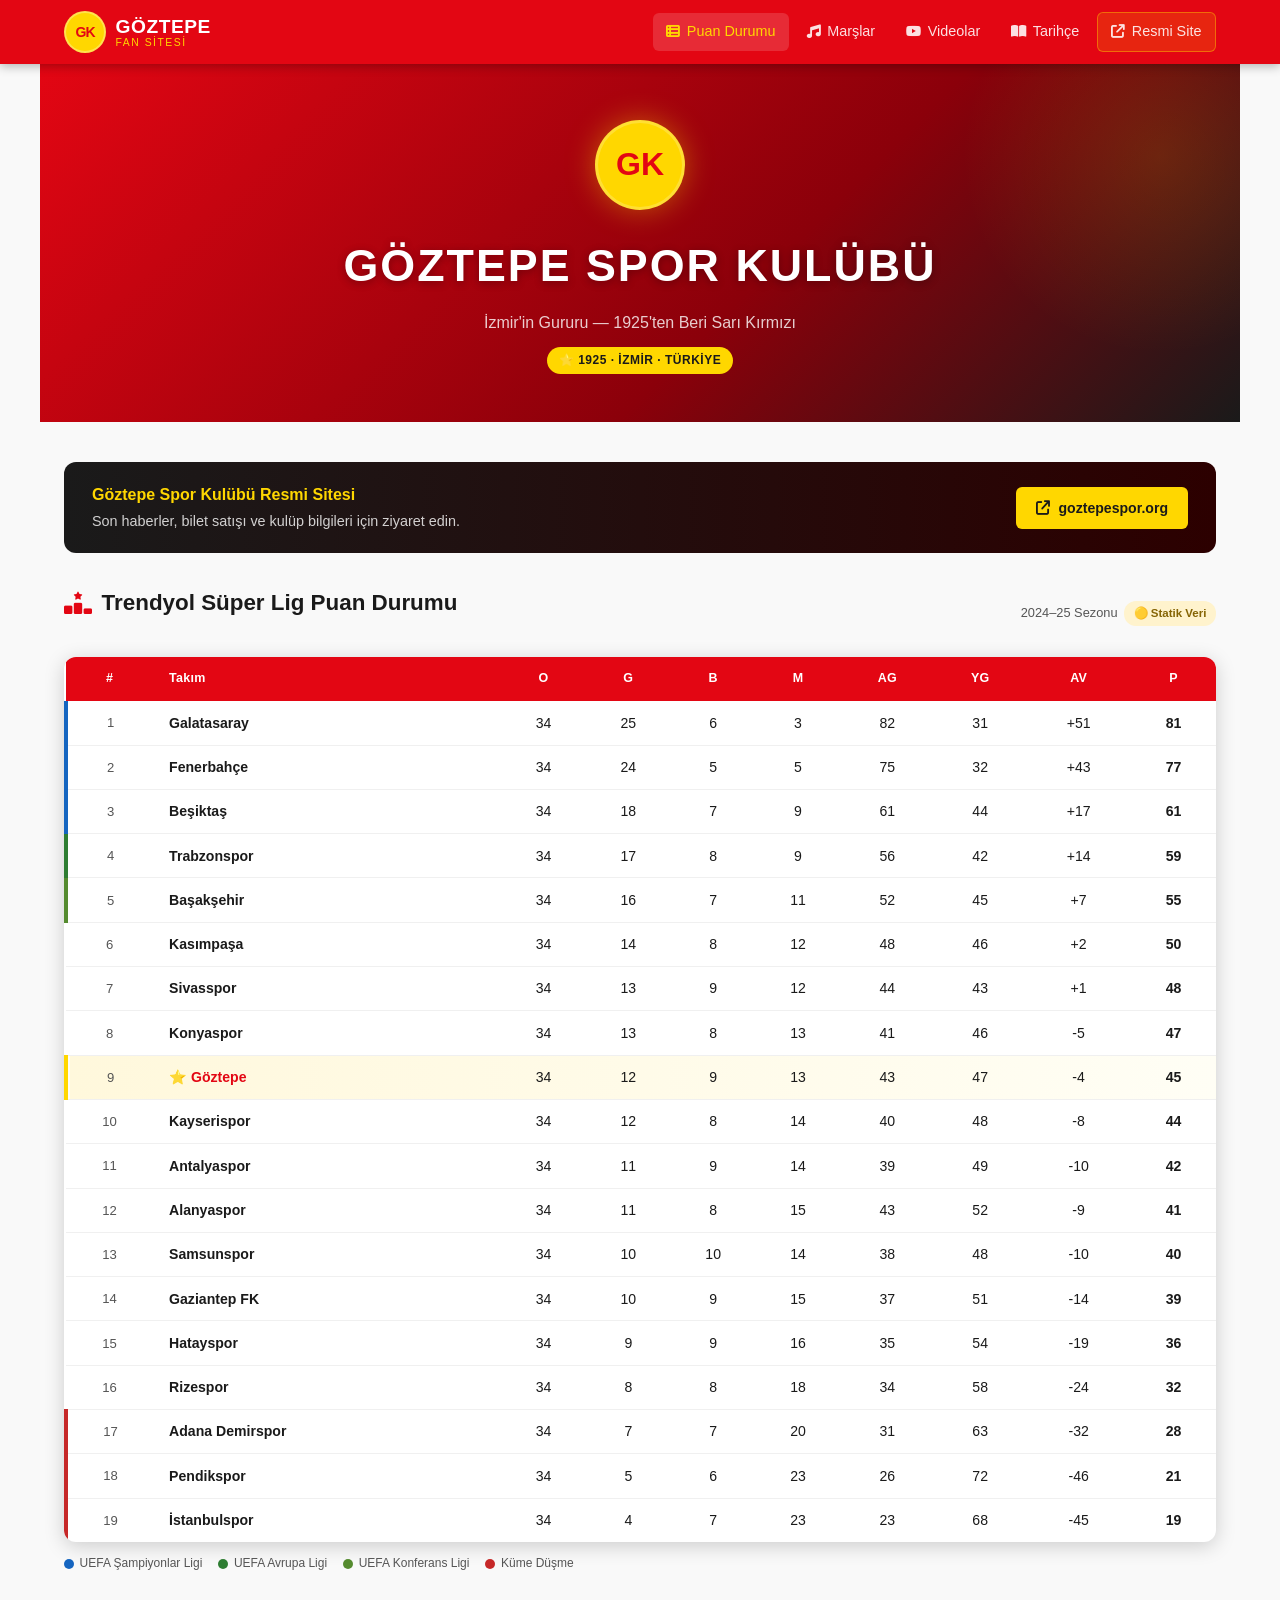
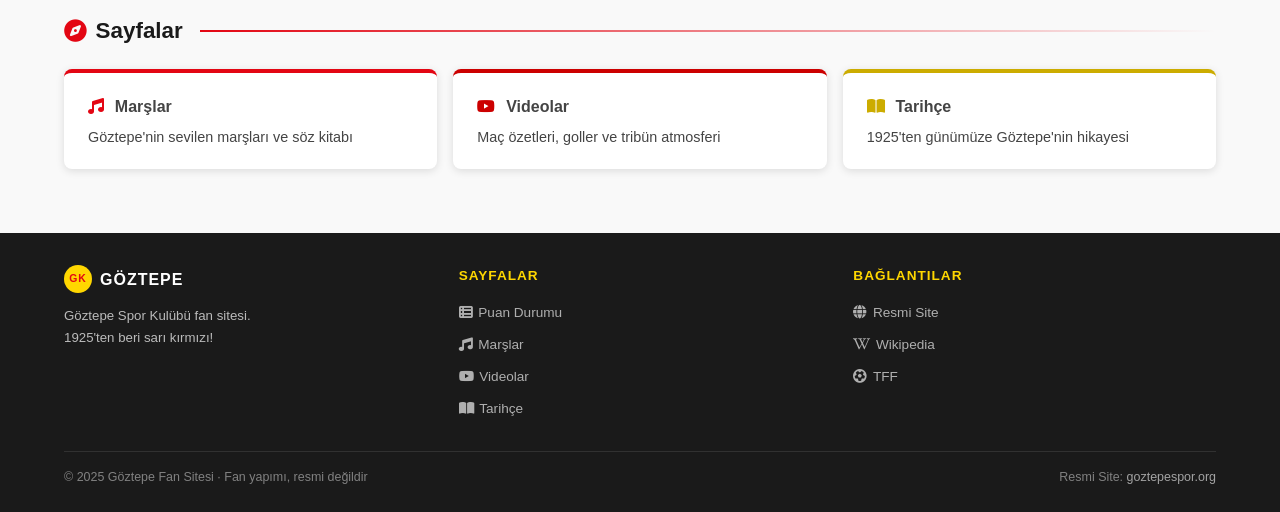
==== index.html @ 6222b4fa "Göztepe fan sitesi - ilk sürüm 4 sayfalı statik HTML/CSS/JS fan sitesi: - index.html: Trendyol Süper" ====
<!DOCTYPE html>
<html lang="tr">
<head>
  <meta charset="UTF-8" />
  <meta name="viewport" content="width=device-width, initial-scale=1.0" />
  <meta name="description" content="Göztepe Spor Kulübü fan sitesi. Trendyol Süper Lig puan durumu, marşlar, tarihçe ve daha fazlası." />
  <title>Göztepe Fan Sitesi | Trendyol Süper Lig Puan Durumu</title>
  <link rel="stylesheet" href="css/style.css" />
  <link rel="stylesheet" href="https://cdnjs.cloudflare.com/ajax/libs/font-awesome/6.5.0/css/all.min.css" crossorigin="anonymous" />
</head>
<body>

  <!-- HEADER -->
  <header>
    <div class="header-inner">
      <a href="index.html" class="logo">
        <div class="logo-emblem">GK</div>
        <div class="logo-text">
          <span class="club-name">Göztepe</span>
          <span class="club-sub">Fan Sitesi</span>
        </div>
      </a>

      <button class="hamburger" aria-label="Menüyü aç/kapat" aria-expanded="false">
        <span></span><span></span><span></span>
      </button>

      <nav aria-label="Ana menü">
        <ul>
          <li><a href="index.html"><i class="fa-solid fa-table-list"></i> Puan Durumu</a></li>
          <li><a href="marslar.html"><i class="fa-solid fa-music"></i> Marşlar</a></li>
          <li><a href="videolar.html"><i class="fa-brands fa-youtube"></i> Videolar</a></li>
          <li><a href="tarihce.html"><i class="fa-solid fa-book-open"></i> Tarihçe</a></li>
          <li>
            <a href="https://www.goztepespor.org/" target="_blank" rel="noopener noreferrer"
               style="background:rgba(255,215,0,0.15); border:1px solid rgba(255,215,0,0.4);">
              <i class="fa-solid fa-arrow-up-right-from-square"></i> Resmi Site
            </a>
          </li>
        </ul>
      </nav>
    </div>
  </header>

  <!-- MAIN -->
  <main>

    <!-- Hero -->
    <section class="hero">
      <div class="hero-emblem">GK</div>
      <h1>Göztepe Spor Kulübü</h1>
      <p>İzmir'in Gururu — 1925'ten Beri Sarı Kırmızı</p>
      <span class="hero-badge">⭐ 1925 · İzmir · Türkiye</span>
    </section>

    <!-- Resmi Site Linki -->
    <div class="official-banner">
      <div>
        <p><strong>Göztepe Spor Kulübü Resmi Sitesi</strong>
        Son haberler, bilet satışı ve kulüp bilgileri için ziyaret edin.</p>
      </div>
      <a href="https://www.goztepespor.org/" target="_blank" rel="noopener noreferrer" class="btn btn-yellow">
        <i class="fa-solid fa-arrow-up-right-from-square"></i>
        goztepespor.org
      </a>
    </div>

    <!-- Puan Durumu -->
    <section class="standings-section">
      <div class="standings-header">
        <h2 class="section-title"><i class="fa-solid fa-ranking-star"></i> Trendyol Süper Lig Puan Durumu</h2>
        <div class="standings-meta">
          <span>2024–25 Sezonu</span>
          <span id="data-badge" class="data-badge static">🟡 Yükleniyor</span>
        </div>
      </div>

      <div class="table-wrap">
        <table class="standings-table" aria-label="Süper Lig Puan Durumu">
          <thead>
            <tr>
              <th title="Sıra">#</th>
              <th style="text-align:left; padding-left:1rem;">Takım</th>
              <th title="Oynanan">O</th>
              <th title="Galibiyet">G</th>
              <th title="Beraberlik">B</th>
              <th title="Mağlubiyet">M</th>
              <th title="Attığı Gol">AG</th>
              <th title="Yediği Gol">YG</th>
              <th title="Averaj">AV</th>
              <th title="Puan">P</th>
            </tr>
          </thead>
          <tbody id="standings-body">
            <!-- standings.js tarafından doldurulur -->
            <tr>
              <td colspan="10" style="padding:2rem; text-align:center; color:#666;">
                <div class="loading-spinner">
                  <div class="spinner-ring"></div>
                  <span>Yükleniyor...</span>
                </div>
              </td>
            </tr>
          </tbody>
        </table>
      </div>

      <!-- Zon Açıklaması -->
      <div class="zone-legend">
        <div class="zone-legend-item">
          <div class="zone-dot" style="background:#1565c0;"></div>
          <span>UEFA Şampiyonlar Ligi</span>
        </div>
        <div class="zone-legend-item">
          <div class="zone-dot" style="background:#2e7d32;"></div>
          <span>UEFA Avrupa Ligi</span>
        </div>
        <div class="zone-legend-item">
          <div class="zone-dot" style="background:#558b2f;"></div>
          <span>UEFA Konferans Ligi</span>
        </div>
        <div class="zone-legend-item">
          <div class="zone-dot" style="background:#c62828;"></div>
          <span>Küme Düşme</span>
        </div>
      </div>
    </section>

    <!-- Hızlı Linkler -->
    <section style="margin-bottom: 2.5rem;">
      <h2 class="section-title"><i class="fa-solid fa-compass"></i> Sayfalar</h2>
      <div style="display: grid; grid-template-columns: repeat(auto-fit, minmax(200px, 1fr)); gap: 1rem;">

        <a href="marslar.html" style="text-decoration:none;">
          <div class="info-card" style="border-top-color: var(--goztep-red); cursor:pointer; transition: transform 0.2s, box-shadow 0.2s;"
               onmouseover="this.style.transform='translateY(-2px)';this.style.boxShadow='0 4px 16px rgba(0,0,0,0.15)'"
               onmouseout="this.style.transform='';this.style.boxShadow=''">
            <p style="font-weight:700; font-size:1rem; margin-bottom:0.3rem;">
              <i class="fa-solid fa-music" style="color:var(--goztep-red); margin-right:0.4rem;"></i>
              Marşlar
            </p>
            <p>Göztepe'nin sevilen marşları ve söz kitabı</p>
          </div>
        </a>

        <a href="videolar.html" style="text-decoration:none;">
          <div class="info-card" style="border-top-color: #cc0000; cursor:pointer; transition: transform 0.2s, box-shadow 0.2s;"
               onmouseover="this.style.transform='translateY(-2px)';this.style.boxShadow='0 4px 16px rgba(0,0,0,0.15)'"
               onmouseout="this.style.transform='';this.style.boxShadow=''">
            <p style="font-weight:700; font-size:1rem; margin-bottom:0.3rem;">
              <i class="fa-brands fa-youtube" style="color:#cc0000; margin-right:0.4rem;"></i>
              Videolar
            </p>
            <p>Maç özetleri, goller ve tribün atmosferi</p>
          </div>
        </a>

        <a href="tarihce.html" style="text-decoration:none;">
          <div class="info-card" style="border-top-color: var(--goztep-yellow-dark); cursor:pointer; transition: transform 0.2s, box-shadow 0.2s;"
               onmouseover="this.style.transform='translateY(-2px)';this.style.boxShadow='0 4px 16px rgba(0,0,0,0.15)'"
               onmouseout="this.style.transform='';this.style.boxShadow=''">
            <p style="font-weight:700; font-size:1rem; margin-bottom:0.3rem;">
              <i class="fa-solid fa-book-open" style="color:var(--goztep-yellow-dark); margin-right:0.4rem;"></i>
              Tarihçe
            </p>
            <p>1925'ten günümüze Göztepe'nin hikayesi</p>
          </div>
        </a>

      </div>
    </section>

  </main>

  <!-- FOOTER -->
  <footer>
    <div class="footer-inner">
      <div class="footer-top">
        <div class="footer-col">
          <div class="footer-logo">
            <div class="logo-dot">GK</div>
            Göztepe
          </div>
          <p style="margin-top:0.75rem; font-size:0.83rem;">
            Göztepe Spor Kulübü fan sitesi.<br />
            1925'ten beri sarı kırmızı!
          </p>
        </div>

        <div class="footer-col">
          <h4>Sayfalar</h4>
          <ul>
            <li><a href="index.html"><i class="fa-solid fa-table-list" style="margin-right:0.35rem;"></i>Puan Durumu</a></li>
            <li><a href="marslar.html"><i class="fa-solid fa-music" style="margin-right:0.35rem;"></i>Marşlar</a></li>
            <li><a href="videolar.html"><i class="fa-brands fa-youtube" style="margin-right:0.35rem;"></i>Videolar</a></li>
            <li><a href="tarihce.html"><i class="fa-solid fa-book-open" style="margin-right:0.35rem;"></i>Tarihçe</a></li>
          </ul>
        </div>

        <div class="footer-col">
          <h4>Bağlantılar</h4>
          <ul>
            <li>
              <a href="https://www.goztepespor.org/" target="_blank" rel="noopener noreferrer">
                <i class="fa-solid fa-globe" style="margin-right:0.35rem;"></i>Resmi Site
              </a>
            </li>
            <li>
              <a href="https://tr.wikipedia.org/wiki/G%C3%B6ztepe_S.K." target="_blank" rel="noopener noreferrer">
                <i class="fa-brands fa-wikipedia-w" style="margin-right:0.35rem;"></i>Wikipedia
              </a>
            </li>
            <li>
              <a href="https://www.tff.org" target="_blank" rel="noopener noreferrer">
                <i class="fa-solid fa-futbol" style="margin-right:0.35rem;"></i>TFF
              </a>
            </li>
          </ul>
        </div>
      </div>

      <div class="footer-bottom">
        <span>© 2025 Göztepe Fan Sitesi · Fan yapımı, resmi değildir</span>
        <span>
          Resmi Site:
          <a href="https://www.goztepespor.org/" target="_blank" rel="noopener noreferrer">goztepespor.org</a>
        </span>
      </div>
    </div>
  </footer>

  <!-- Scripts -->
  <script src="js/config.js" onerror="console.log('config.js bulunamadı, statik veri kullanılacak.')"></script>
  <script src="js/standings.js"></script>
  <script src="js/main.js"></script>

</body>
</html>
---- css/style.css ----
/* =============================================
   Göztepe Fan Sitesi - Ana Stylesheet
   Renkler: Kırmızı #E30613 | Sarı #FFD700
   ============================================= */

/* ---- CSS Custom Properties ---- */
:root {
  --goztep-red: #E30613;
  --goztep-red-dark: #b5000f;
  --goztep-yellow: #FFD700;
  --goztep-yellow-dark: #ccac00;
  --goztep-dark: #1a1a1a;
  --goztep-gray: #555;
  --goztep-light-gray: #f0f0f0;
  --goztep-light: #f9f9f9;
  --goztep-white: #ffffff;
  --font-main: 'Segoe UI', Tahoma, Geneva, Verdana, sans-serif;
  --border-radius: 8px;
  --border-radius-lg: 12px;
  --shadow: 0 2px 8px rgba(0, 0, 0, 0.12);
  --shadow-lg: 0 4px 20px rgba(0, 0, 0, 0.18);
  --max-width: 1200px;
  --transition: 0.25s ease;
}

/* ---- Reset & Base ---- */
*, *::before, *::after {
  box-sizing: border-box;
  margin: 0;
  padding: 0;
}

html {
  scroll-behavior: smooth;
}

body {
  font-family: var(--font-main);
  background: var(--goztep-light);
  color: var(--goztep-dark);
  line-height: 1.6;
  min-height: 100vh;
  display: flex;
  flex-direction: column;
}

img {
  max-width: 100%;
  height: auto;
  display: block;
}

a {
  color: var(--goztep-red);
  text-decoration: none;
  transition: color var(--transition);
}

a:hover {
  color: var(--goztep-red-dark);
  text-decoration: underline;
}

ul {
  list-style: none;
}

/* ---- Header & Navigation ---- */
header {
  background: var(--goztep-red);
  position: sticky;
  top: 0;
  z-index: 100;
  box-shadow: 0 2px 10px rgba(0, 0, 0, 0.3);
}

.header-inner {
  max-width: var(--max-width);
  margin: 0 auto;
  padding: 0 1.5rem;
  display: flex;
  align-items: center;
  justify-content: space-between;
  height: 64px;
}

.logo {
  display: flex;
  align-items: center;
  gap: 0.6rem;
  text-decoration: none;
}

.logo-emblem {
  width: 42px;
  height: 42px;
  background: var(--goztep-yellow);
  border-radius: 50%;
  display: flex;
  align-items: center;
  justify-content: center;
  font-weight: 900;
  font-size: 14px;
  color: var(--goztep-red);
  letter-spacing: -1px;
  flex-shrink: 0;
  border: 2px solid rgba(255, 255, 255, 0.3);
}

.logo-text {
  display: flex;
  flex-direction: column;
  line-height: 1.1;
}

.logo-text .club-name {
  font-size: 1.2rem;
  font-weight: 800;
  color: var(--goztep-white);
  letter-spacing: 0.5px;
  text-transform: uppercase;
}

.logo-text .club-sub {
  font-size: 0.65rem;
  color: var(--goztep-yellow);
  letter-spacing: 1.5px;
  text-transform: uppercase;
}

/* Desktop Nav */
nav ul {
  display: flex;
  gap: 0.25rem;
  align-items: center;
}

nav ul li a {
  color: rgba(255, 255, 255, 0.88);
  text-decoration: none;
  padding: 0.45rem 0.85rem;
  border-radius: 6px;
  font-size: 0.9rem;
  font-weight: 500;
  transition: background var(--transition), color var(--transition);
  display: flex;
  align-items: center;
  gap: 0.4rem;
}

nav ul li a:hover,
nav ul li a.active {
  background: rgba(255, 255, 255, 0.15);
  color: var(--goztep-yellow);
  text-decoration: none;
}

nav ul li a i {
  font-size: 0.85rem;
}

/* Hamburger (Mobile) */
.hamburger {
  display: none;
  background: none;
  border: none;
  cursor: pointer;
  padding: 6px;
  flex-direction: column;
  gap: 5px;
}

.hamburger span {
  display: block;
  width: 24px;
  height: 2px;
  background: var(--goztep-white);
  border-radius: 2px;
  transition: transform var(--transition), opacity var(--transition);
}

.hamburger.open span:nth-child(1) {
  transform: translateY(7px) rotate(45deg);
}
.hamburger.open span:nth-child(2) {
  opacity: 0;
}
.hamburger.open span:nth-child(3) {
  transform: translateY(-7px) rotate(-45deg);
}

/* ---- Main Content ---- */
main {
  flex: 1;
  max-width: var(--max-width);
  margin: 0 auto;
  width: 100%;
  padding: 0 1.5rem;
}

/* ---- Hero Section ---- */
.hero {
  background: linear-gradient(135deg, var(--goztep-red) 0%, #8b000a 60%, var(--goztep-dark) 100%);
  color: var(--goztep-white);
  text-align: center;
  padding: 3.5rem 1.5rem 3rem;
  margin: 0 -1.5rem 2.5rem;
  position: relative;
  overflow: hidden;
}

.hero::before {
  content: '';
  position: absolute;
  top: -30%;
  right: -10%;
  width: 400px;
  height: 400px;
  background: radial-gradient(circle, rgba(255, 215, 0, 0.12) 0%, transparent 70%);
  pointer-events: none;
}

.hero-emblem {
  width: 90px;
  height: 90px;
  background: var(--goztep-yellow);
  border-radius: 50%;
  margin: 0 auto 1.25rem;
  display: flex;
  align-items: center;
  justify-content: center;
  font-size: 2rem;
  font-weight: 900;
  color: var(--goztep-red);
  box-shadow: 0 0 30px rgba(255, 215, 0, 0.4);
  border: 3px solid rgba(255, 255, 255, 0.2);
}

.hero h1 {
  font-size: clamp(1.8rem, 4vw, 2.8rem);
  font-weight: 800;
  text-transform: uppercase;
  letter-spacing: 2px;
  margin-bottom: 0.5rem;
  text-shadow: 0 2px 8px rgba(0,0,0,0.3);
}

.hero p {
  font-size: 1rem;
  color: rgba(255,255,255,0.8);
  max-width: 500px;
  margin: 0 auto;
}

.hero-badge {
  display: inline-block;
  background: var(--goztep-yellow);
  color: var(--goztep-dark);
  font-size: 0.75rem;
  font-weight: 700;
  padding: 0.25rem 0.75rem;
  border-radius: 20px;
  margin-top: 0.75rem;
  letter-spacing: 0.5px;
  text-transform: uppercase;
}

/* ---- Section Titles ---- */
.section-title {
  font-size: 1.4rem;
  font-weight: 700;
  color: var(--goztep-dark);
  margin-bottom: 1.25rem;
  display: flex;
  align-items: center;
  gap: 0.6rem;
}

.section-title::after {
  content: '';
  flex: 1;
  height: 2px;
  background: linear-gradient(to right, var(--goztep-red), transparent);
  margin-left: 0.5rem;
}

.section-title i {
  color: var(--goztep-red);
}

/* ---- Puan Durumu Tablosu ---- */
.standings-section {
  margin-bottom: 2.5rem;
}

.standings-header {
  display: flex;
  align-items: center;
  justify-content: space-between;
  margin-bottom: 1rem;
  flex-wrap: wrap;
  gap: 0.75rem;
}

.standings-meta {
  font-size: 0.8rem;
  color: var(--goztep-gray);
  display: flex;
  align-items: center;
  gap: 0.4rem;
}

.data-badge {
  display: inline-flex;
  align-items: center;
  gap: 0.3rem;
  padding: 0.2rem 0.6rem;
  border-radius: 12px;
  font-size: 0.72rem;
  font-weight: 600;
}

.data-badge.live {
  background: #d4edda;
  color: #155724;
}

.data-badge.static {
  background: #fff3cd;
  color: #856404;
}

.data-badge.error {
  background: #f8d7da;
  color: #721c24;
}

.table-wrap {
  overflow-x: auto;
  border-radius: var(--border-radius-lg);
  box-shadow: var(--shadow-lg);
  background: var(--goztep-white);
}

.standings-table {
  width: 100%;
  border-collapse: collapse;
  min-width: 580px;
}

.standings-table thead th {
  background: var(--goztep-red);
  color: var(--goztep-white);
  padding: 0.75rem 0.6rem;
  font-size: 0.78rem;
  font-weight: 600;
  text-align: center;
  white-space: nowrap;
  letter-spacing: 0.3px;
}

.standings-table thead th:nth-child(2) {
  text-align: left;
  padding-left: 1rem;
}

.standings-table tbody tr {
  border-bottom: 1px solid #f0f0f0;
  transition: background var(--transition);
}

.standings-table tbody tr:last-child {
  border-bottom: none;
}

.standings-table tbody tr:hover {
  background: #fafafa;
}

.standings-table td {
  padding: 0.65rem 0.6rem;
  text-align: center;
  font-size: 0.88rem;
}

.standings-table td:nth-child(2) {
  text-align: left;
  padding-left: 1rem;
  font-weight: 600;
  white-space: nowrap;
}

/* Göztepe satırı vurgu */
.standings-table tbody tr.goztep-row {
  background: linear-gradient(to right, #fff8dc, #fffef5);
  border-left: 4px solid var(--goztep-yellow);
}

.standings-table tbody tr.goztep-row td:nth-child(2) {
  color: var(--goztep-red);
}

.standings-table tbody tr.goztep-row:hover {
  background: linear-gradient(to right, #fff3c0, #fffef0);
}

/* Zon renkleri */
.standings-table tbody tr.zone-champions td:first-child {
  border-left: 4px solid #1565c0;
}
.standings-table tbody tr.zone-europa td:first-child {
  border-left: 4px solid #2e7d32;
}
.standings-table tbody tr.zone-conference td:first-child {
  border-left: 4px solid #558b2f;
}
.standings-table tbody tr.zone-relegation td:first-child {
  border-left: 4px solid #c62828;
}

.points-cell {
  font-weight: 700;
  font-size: 0.95rem;
  color: var(--goztep-dark);
}

.standings-table .rank-cell {
  color: var(--goztep-gray);
  font-size: 0.82rem;
}

/* Zon Açıklaması */
.zone-legend {
  display: flex;
  flex-wrap: wrap;
  gap: 1rem;
  margin-top: 0.75rem;
  font-size: 0.75rem;
  color: var(--goztep-gray);
}

.zone-legend-item {
  display: flex;
  align-items: center;
  gap: 0.35rem;
}

.zone-dot {
  width: 10px;
  height: 10px;
  border-radius: 50%;
  flex-shrink: 0;
}

/* ---- Marş Kartları ---- */
.march-grid {
  display: grid;
  gap: 1.5rem;
  margin-bottom: 2.5rem;
}

.march-card {
  background: var(--goztep-white);
  border-radius: var(--border-radius-lg);
  box-shadow: var(--shadow);
  padding: 1.75rem 2rem;
  border-left: 5px solid var(--goztep-red);
  transition: box-shadow var(--transition), transform var(--transition);
}

.march-card:hover {
  box-shadow: var(--shadow-lg);
  transform: translateY(-2px);
}

.march-card h2 {
  font-size: 1.15rem;
  font-weight: 700;
  color: var(--goztep-red);
  margin-bottom: 0.4rem;
  display: flex;
  align-items: center;
  gap: 0.5rem;
}

.march-card h2 i {
  color: var(--goztep-yellow-dark);
  font-size: 1rem;
}

.march-sub {
  font-size: 0.8rem;
  color: var(--goztep-gray);
  margin-bottom: 1.25rem;
  font-style: italic;
}

.lyrics {
  font-family: 'Georgia', 'Times New Roman', serif;
  font-size: 0.95rem;
  line-height: 1.9;
  color: #333;
  white-space: pre-line;
  background: var(--goztep-light);
  border-radius: 6px;
  padding: 1.25rem 1.5rem;
  margin-bottom: 1.25rem;
  border: 1px solid #e8e8e8;
}

/* ---- Video Grid ---- */
.video-grid {
  display: grid;
  grid-template-columns: repeat(auto-fit, minmax(320px, 1fr));
  gap: 1.5rem;
  margin-bottom: 2.5rem;
}

.video-card {
  background: var(--goztep-white);
  border-radius: var(--border-radius-lg);
  box-shadow: var(--shadow);
  overflow: hidden;
  transition: box-shadow var(--transition), transform var(--transition);
}

.video-card:hover {
  box-shadow: var(--shadow-lg);
  transform: translateY(-3px);
}

.video-wrapper {
  position: relative;
  padding-bottom: 56.25%; /* 16:9 */
  height: 0;
  background: var(--goztep-dark);
}

.video-wrapper iframe {
  position: absolute;
  top: 0;
  left: 0;
  width: 100%;
  height: 100%;
  border: none;
}

.video-card-body {
  padding: 1rem 1.25rem;
}

.video-card-body h3 {
  font-size: 0.95rem;
  font-weight: 700;
  margin-bottom: 0.35rem;
  color: var(--goztep-dark);
}

.video-card-body p {
  font-size: 0.82rem;
  color: var(--goztep-gray);
  line-height: 1.5;
}

.video-tag {
  display: inline-block;
  background: #fff0f0;
  color: var(--goztep-red);
  font-size: 0.7rem;
  font-weight: 600;
  padding: 0.15rem 0.5rem;
  border-radius: 10px;
  margin-bottom: 0.5rem;
  text-transform: uppercase;
  letter-spacing: 0.3px;
}

/* ---- Tarihçe (Timeline) ---- */
.history-hero {
  background: linear-gradient(135deg, var(--goztep-dark) 0%, #3a0000 100%);
  color: var(--goztep-white);
  padding: 3rem 1.5rem;
  margin: 0 -1.5rem 2.5rem;
  text-align: center;
}

.history-hero h1 {
  font-size: clamp(1.6rem, 3.5vw, 2.5rem);
  font-weight: 800;
  text-transform: uppercase;
  letter-spacing: 2px;
  color: var(--goztep-yellow);
  margin-bottom: 0.5rem;
  text-shadow: 0 2px 6px rgba(0,0,0,0.4);
}

.history-hero .subtitle {
  color: rgba(255, 255, 255, 0.75);
  font-size: 1rem;
}

.history-nav {
  background: var(--goztep-white);
  border-radius: var(--border-radius);
  box-shadow: var(--shadow);
  padding: 1rem 1.5rem;
  margin-bottom: 2rem;
  display: flex;
  flex-wrap: wrap;
  gap: 0.5rem;
}

.history-nav a {
  color: var(--goztep-dark);
  font-size: 0.85rem;
  padding: 0.3rem 0.75rem;
  border-radius: 20px;
  border: 1px solid #e0e0e0;
  transition: background var(--transition), color var(--transition), border-color var(--transition);
  text-decoration: none;
  font-weight: 500;
}

.history-nav a:hover {
  background: var(--goztep-red);
  color: var(--goztep-white);
  border-color: var(--goztep-red);
  text-decoration: none;
}

.timeline {
  position: relative;
  margin-bottom: 2.5rem;
}

.timeline::before {
  content: '';
  position: absolute;
  left: 18px;
  top: 0;
  bottom: 0;
  width: 3px;
  background: linear-gradient(to bottom, var(--goztep-red), var(--goztep-yellow), var(--goztep-red));
}

.timeline-item {
  position: relative;
  padding-left: 55px;
  margin-bottom: 2rem;
}

.timeline-dot {
  position: absolute;
  left: 8px;
  top: 6px;
  width: 22px;
  height: 22px;
  border-radius: 50%;
  background: var(--goztep-yellow);
  border: 3px solid var(--goztep-red);
  display: flex;
  align-items: center;
  justify-content: center;
  z-index: 1;
}

.timeline-dot i {
  font-size: 0.65rem;
  color: var(--goztep-red);
}

.timeline-card {
  background: var(--goztep-white);
  border-radius: var(--border-radius);
  box-shadow: var(--shadow);
  padding: 1.25rem 1.5rem;
}

.timeline-card .year-badge {
  display: inline-block;
  background: var(--goztep-red);
  color: var(--goztep-white);
  font-size: 0.75rem;
  font-weight: 700;
  padding: 0.2rem 0.6rem;
  border-radius: 4px;
  margin-bottom: 0.6rem;
  letter-spacing: 0.5px;
}

.timeline-card h3 {
  font-size: 1.05rem;
  font-weight: 700;
  color: var(--goztep-dark);
  margin-bottom: 0.5rem;
}

.timeline-card p {
  font-size: 0.9rem;
  color: #444;
  line-height: 1.7;
}

/* Başarılar Kutusu */
.achievements-box {
  background: linear-gradient(135deg, var(--goztep-red) 0%, #8b000a 100%);
  color: var(--goztep-white);
  border-radius: var(--border-radius-lg);
  padding: 1.75rem 2rem;
  margin-bottom: 2rem;
}

.achievements-box h3 {
  font-size: 1.1rem;
  font-weight: 700;
  margin-bottom: 1rem;
  display: flex;
  align-items: center;
  gap: 0.5rem;
  color: var(--goztep-yellow);
}

.achievements-box ul {
  list-style: none;
  display: grid;
  grid-template-columns: repeat(auto-fit, minmax(220px, 1fr));
  gap: 0.6rem;
}

.achievements-box ul li {
  display: flex;
  align-items: flex-start;
  gap: 0.5rem;
  font-size: 0.88rem;
  line-height: 1.5;
}

.achievements-box ul li::before {
  content: '★';
  color: var(--goztep-yellow);
  flex-shrink: 0;
  margin-top: 1px;
}

/* ---- Info Card ---- */
.info-card {
  background: var(--goztep-white);
  border-radius: var(--border-radius);
  box-shadow: var(--shadow);
  padding: 1.25rem 1.5rem;
  margin-bottom: 1.5rem;
  border-top: 4px solid var(--goztep-yellow);
}

.info-card p {
  font-size: 0.9rem;
  color: #444;
  line-height: 1.7;
}

/* ---- Official Link Banner ---- */
.official-banner {
  background: linear-gradient(to right, var(--goztep-dark), #2c0000);
  color: var(--goztep-white);
  border-radius: var(--border-radius-lg);
  padding: 1.25rem 1.75rem;
  margin-bottom: 2rem;
  display: flex;
  align-items: center;
  justify-content: space-between;
  flex-wrap: wrap;
  gap: 1rem;
}

.official-banner p {
  font-size: 0.9rem;
  color: rgba(255,255,255,0.8);
}

.official-banner p strong {
  color: var(--goztep-yellow);
  display: block;
  font-size: 1rem;
  margin-bottom: 0.15rem;
}

.btn {
  display: inline-flex;
  align-items: center;
  gap: 0.5rem;
  padding: 0.6rem 1.25rem;
  border-radius: 6px;
  font-size: 0.88rem;
  font-weight: 600;
  cursor: pointer;
  transition: background var(--transition), transform var(--transition), box-shadow var(--transition);
  text-decoration: none;
  white-space: nowrap;
}

.btn:hover {
  text-decoration: none;
  transform: translateY(-1px);
  box-shadow: 0 4px 12px rgba(0,0,0,0.2);
}

.btn-yellow {
  background: var(--goztep-yellow);
  color: var(--goztep-dark);
}

.btn-yellow:hover {
  background: var(--goztep-yellow-dark);
  color: var(--goztep-dark);
}

.btn-red {
  background: var(--goztep-red);
  color: var(--goztep-white);
}

.btn-red:hover {
  background: var(--goztep-red-dark);
  color: var(--goztep-white);
}

/* ---- Footer ---- */
footer {
  background: var(--goztep-dark);
  color: rgba(255,255,255,0.7);
  margin-top: auto;
}

.footer-inner {
  max-width: var(--max-width);
  margin: 0 auto;
  padding: 2rem 1.5rem 1.5rem;
}

.footer-top {
  display: grid;
  grid-template-columns: repeat(auto-fit, minmax(180px, 1fr));
  gap: 2rem;
  margin-bottom: 1.5rem;
}

.footer-col h4 {
  color: var(--goztep-yellow);
  font-size: 0.85rem;
  font-weight: 700;
  text-transform: uppercase;
  letter-spacing: 1px;
  margin-bottom: 0.75rem;
}

.footer-col ul li {
  margin-bottom: 0.4rem;
}

.footer-col ul li a {
  color: rgba(255,255,255,0.65);
  font-size: 0.85rem;
  text-decoration: none;
  transition: color var(--transition);
}

.footer-col ul li a:hover {
  color: var(--goztep-yellow);
  text-decoration: none;
}

.footer-col p {
  font-size: 0.83rem;
  line-height: 1.6;
}

.footer-bottom {
  border-top: 1px solid rgba(255,255,255,0.1);
  padding-top: 1rem;
  display: flex;
  align-items: center;
  justify-content: space-between;
  flex-wrap: wrap;
  gap: 0.75rem;
  font-size: 0.78rem;
  color: rgba(255,255,255,0.45);
}

.footer-bottom a {
  color: rgba(255,255,255,0.6);
}

.footer-bottom a:hover {
  color: var(--goztep-yellow);
  text-decoration: none;
}

.footer-logo {
  display: flex;
  align-items: center;
  gap: 0.5rem;
  color: var(--goztep-white);
  font-weight: 700;
  font-size: 1rem;
  text-transform: uppercase;
  letter-spacing: 1px;
}

.footer-logo .logo-dot {
  width: 28px;
  height: 28px;
  background: var(--goztep-yellow);
  border-radius: 50%;
  display: flex;
  align-items: center;
  justify-content: center;
  font-size: 0.65rem;
  font-weight: 900;
  color: var(--goztep-red);
}

/* ---- Spinner / Loading ---- */
.loading-spinner {
  display: flex;
  flex-direction: column;
  align-items: center;
  justify-content: center;
  padding: 3rem;
  color: var(--goztep-gray);
  gap: 1rem;
}

.spinner-ring {
  width: 36px;
  height: 36px;
  border: 3px solid #e0e0e0;
  border-top-color: var(--goztep-red);
  border-radius: 50%;
  animation: spin 0.8s linear infinite;
}

@keyframes spin {
  to { transform: rotate(360deg); }
}

/* ---- Page Header (alt sayfalar) ---- */
.page-header {
  background: linear-gradient(135deg, var(--goztep-red) 0%, #8b000a 100%);
  color: var(--goztep-white);
  padding: 2.5rem 1.5rem 2rem;
  margin: 0 -1.5rem 2rem;
  text-align: center;
}

.page-header h1 {
  font-size: clamp(1.6rem, 3.5vw, 2.4rem);
  font-weight: 800;
  text-transform: uppercase;
  letter-spacing: 2px;
  margin-bottom: 0.4rem;
}

.page-header p {
  color: rgba(255,255,255,0.8);
  font-size: 0.95rem;
}

.page-header i {
  margin-right: 0.4rem;
}

/* ---- Responsive ---- */

/* Tablet */
@media (max-width: 768px) {
  .header-inner {
    height: 58px;
  }

  .hamburger {
    display: flex;
  }

  nav {
    position: absolute;
    top: 58px;
    left: 0;
    right: 0;
    background: #c40010;
    padding: 0;
    max-height: 0;
    overflow: hidden;
    transition: max-height 0.3s ease, padding 0.3s ease;
    box-shadow: 0 4px 8px rgba(0,0,0,0.2);
  }

  nav.open {
    max-height: 300px;
    padding: 0.5rem 0 1rem;
  }

  nav ul {
    flex-direction: column;
    gap: 0;
  }

  nav ul li a {
    border-radius: 0;
    padding: 0.75rem 1.5rem;
    justify-content: flex-start;
  }

  .hero {
    padding: 2.5rem 1rem 2rem;
  }

  .standings-table {
    font-size: 0.82rem;
  }

  .march-card {
    padding: 1.25rem 1.25rem;
  }

  .footer-top {
    grid-template-columns: 1fr 1fr;
  }

  .official-banner {
    flex-direction: column;
    text-align: center;
  }
}

/* Mobile */
@media (max-width: 480px) {
  main {
    padding: 0 1rem;
  }

  .hero {
    margin: 0 -1rem 2rem;
  }

  .page-header {
    margin: 0 -1rem 1.5rem;
    padding: 2rem 1rem 1.75rem;
  }

  .history-hero {
    margin: 0 -1rem 2rem;
    padding: 2rem 1rem;
  }

  .video-grid {
    grid-template-columns: 1fr;
  }

  .footer-top {
    grid-template-columns: 1fr;
  }

  .achievements-box ul {
    grid-template-columns: 1fr;
  }

  .timeline::before {
    display: none;
  }

  .timeline-item {
    padding-left: 0;
    margin-bottom: 1.25rem;
  }

  .timeline-dot {
    display: none;
  }
}
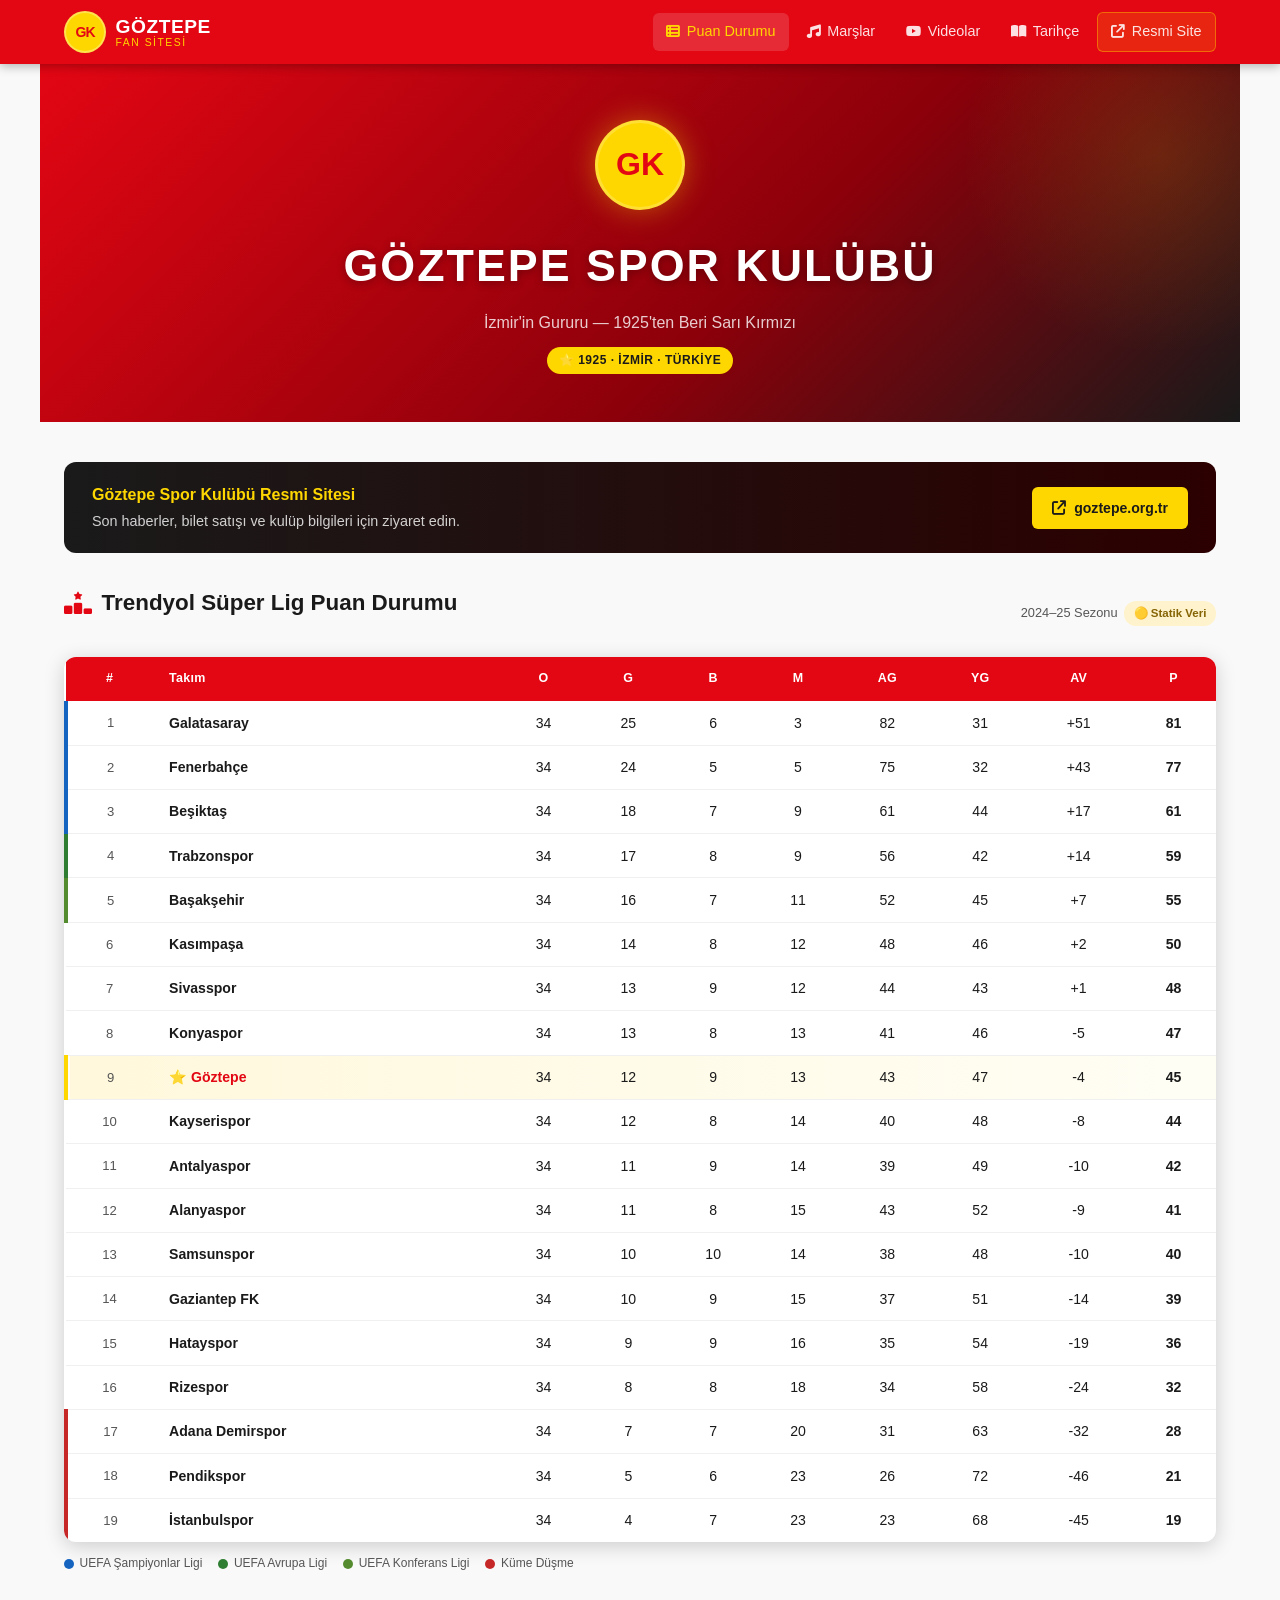
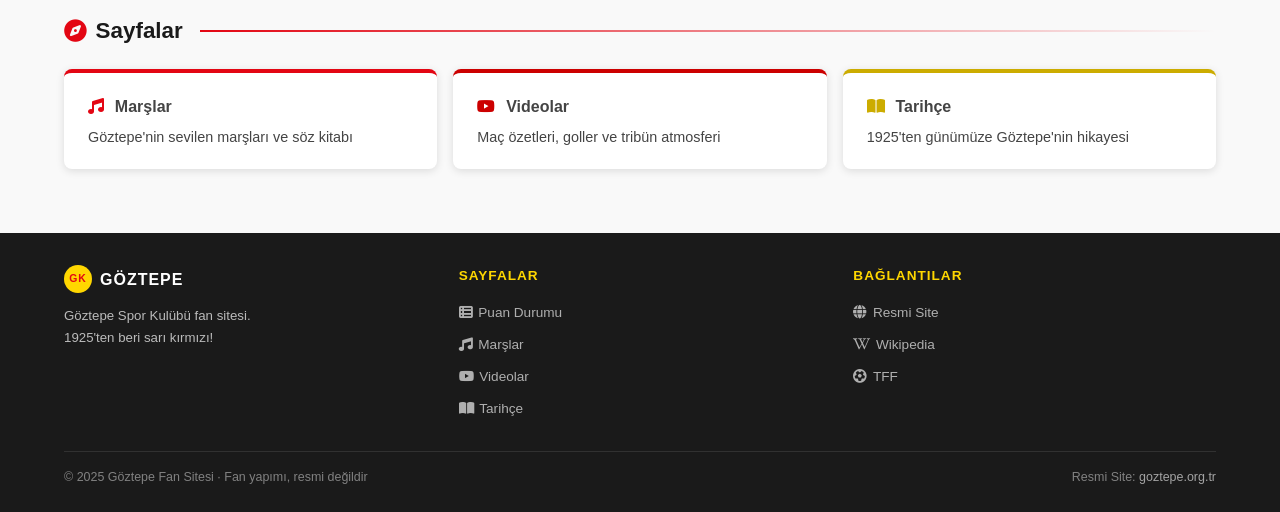
==== commit 2bd63fe9: "Resmi site URL ve Wikipedia linki güncellendi - goztepespor.org → goztepe.org.tr - Wikipedia linki d" ====
--- a/index.html
+++ b/index.html
@@ -32,7 +32,7 @@
           <li><a href="videolar.html"><i class="fa-brands fa-youtube"></i> Videolar</a></li>
           <li><a href="tarihce.html"><i class="fa-solid fa-book-open"></i> Tarihçe</a></li>
           <li>
-            <a href="https://www.goztepespor.org/" target="_blank" rel="noopener noreferrer"
+            <a href="https://www.goztepe.org.tr/" target="_blank" rel="noopener noreferrer"
                style="background:rgba(255,215,0,0.15); border:1px solid rgba(255,215,0,0.4);">
               <i class="fa-solid fa-arrow-up-right-from-square"></i> Resmi Site
             </a>
@@ -59,9 +59,9 @@
         <p><strong>Göztepe Spor Kulübü Resmi Sitesi</strong>
         Son haberler, bilet satışı ve kulüp bilgileri için ziyaret edin.</p>
       </div>
-      <a href="https://www.goztepespor.org/" target="_blank" rel="noopener noreferrer" class="btn btn-yellow">
+      <a href="https://www.goztepe.org.tr/" target="_blank" rel="noopener noreferrer" class="btn btn-yellow">
         <i class="fa-solid fa-arrow-up-right-from-square"></i>
-        goztepespor.org
+        goztepe.org.tr
       </a>
     </div>
 
@@ -201,12 +201,12 @@
           <h4>Bağlantılar</h4>
           <ul>
             <li>
-              <a href="https://www.goztepespor.org/" target="_blank" rel="noopener noreferrer">
+              <a href="https://www.goztepe.org.tr/" target="_blank" rel="noopener noreferrer">
                 <i class="fa-solid fa-globe" style="margin-right:0.35rem;"></i>Resmi Site
               </a>
             </li>
             <li>
-              <a href="https://tr.wikipedia.org/wiki/G%C3%B6ztepe_S.K." target="_blank" rel="noopener noreferrer">
+              <a href="https://tr.wikipedia.org/wiki/G%C3%B6ztepe_(futbol_tak%C4%B1m%C4%B1)" target="_blank" rel="noopener noreferrer">
                 <i class="fa-brands fa-wikipedia-w" style="margin-right:0.35rem;"></i>Wikipedia
               </a>
             </li>
@@ -223,7 +223,7 @@
         <span>© 2025 Göztepe Fan Sitesi · Fan yapımı, resmi değildir</span>
         <span>
           Resmi Site:
-          <a href="https://www.goztepespor.org/" target="_blank" rel="noopener noreferrer">goztepespor.org</a>
+          <a href="https://www.goztepe.org.tr/" target="_blank" rel="noopener noreferrer">goztepe.org.tr</a>
         </span>
       </div>
     </div>
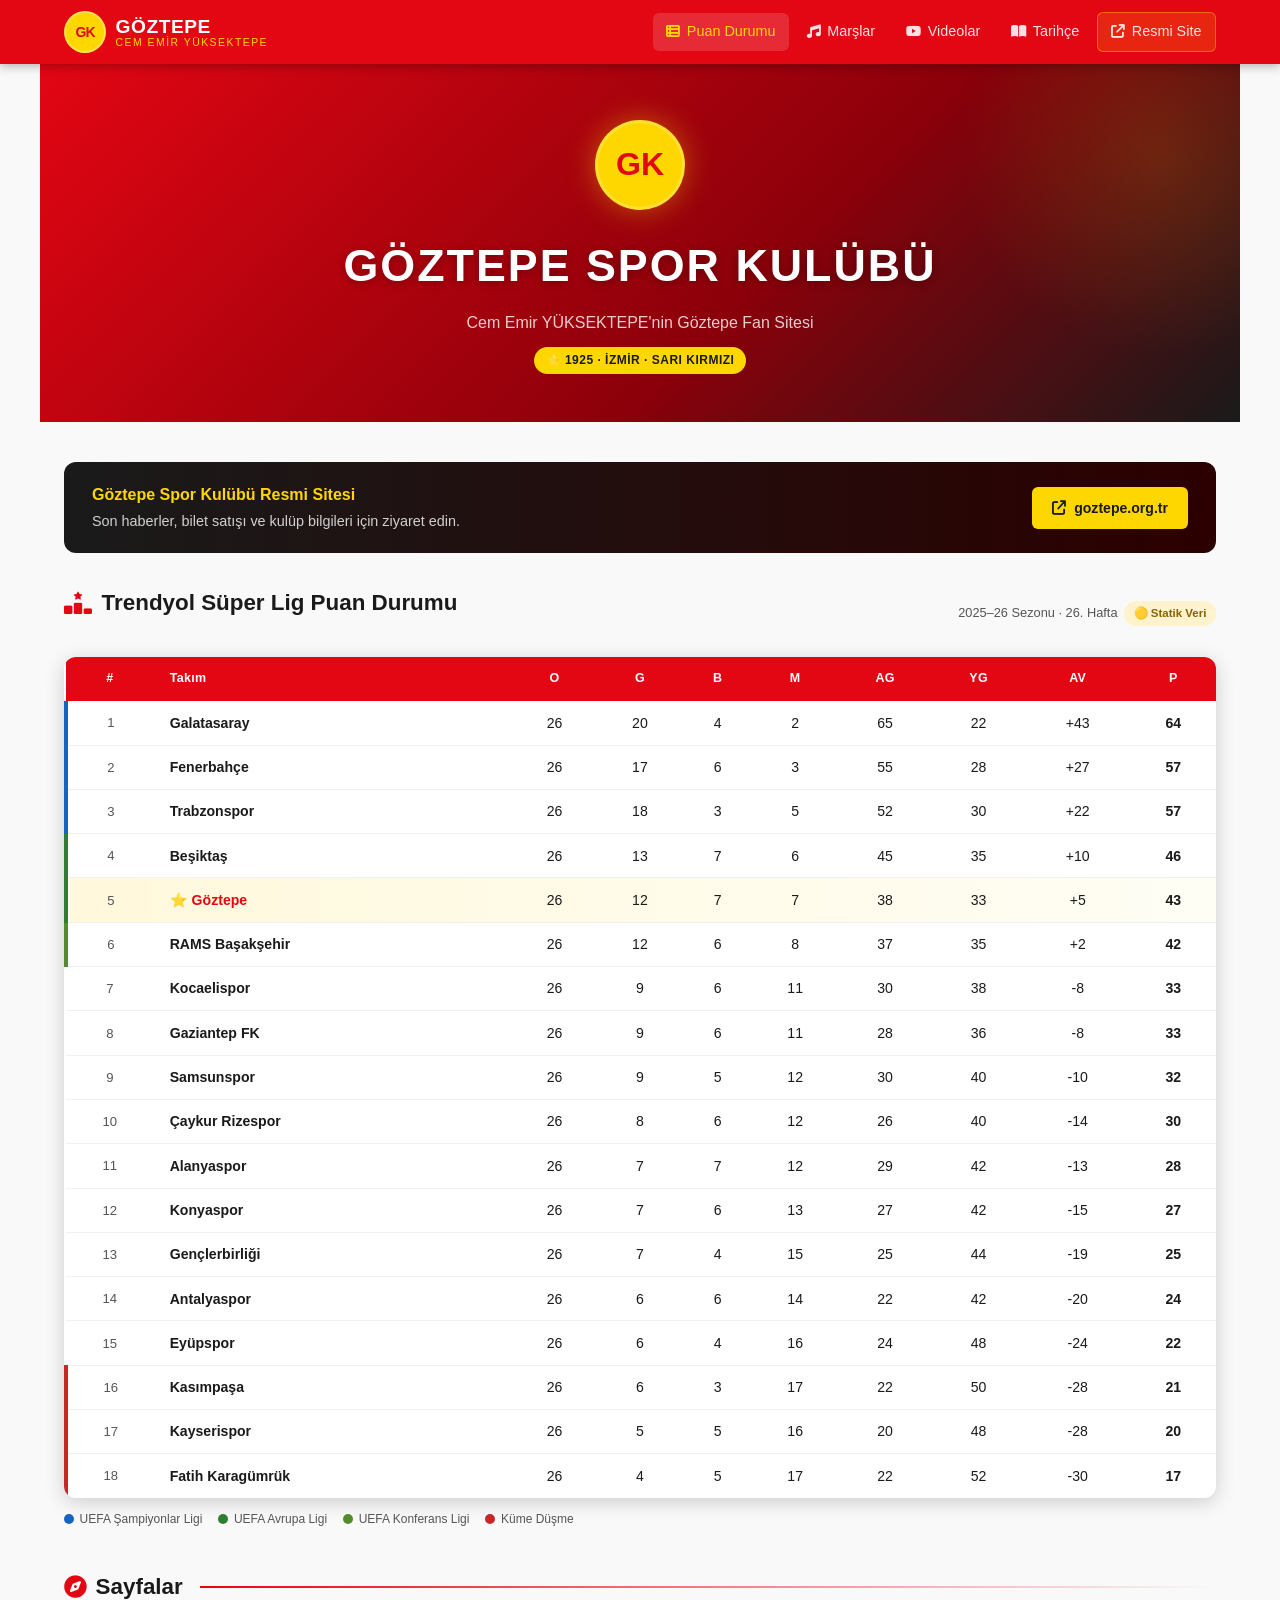
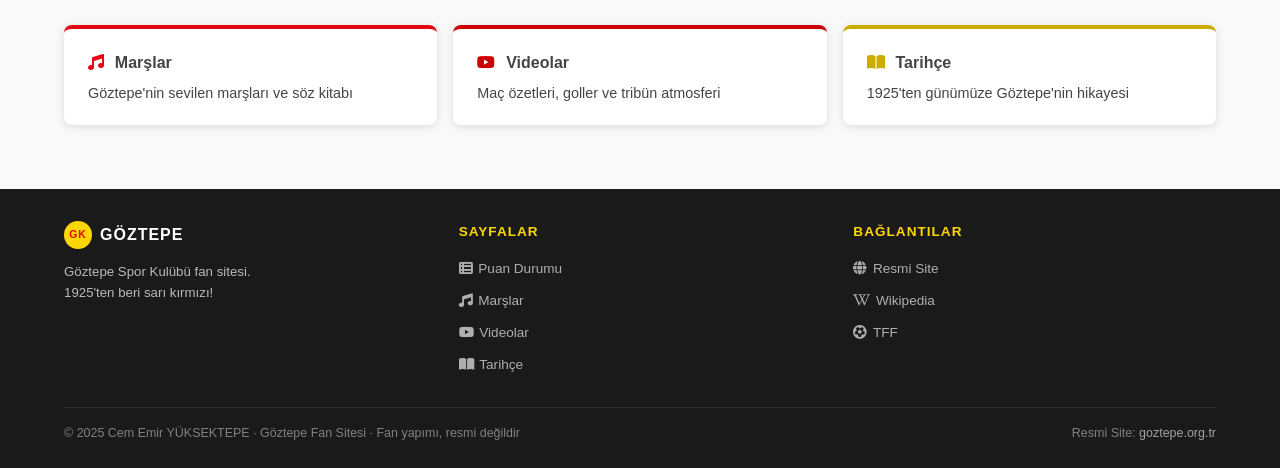
==== commit a14acaba: "Güncel 2025-26 sezonu, YouTube marş videoları, Cem Emir YÜKSEKTEPE başlık/slogan - standings.js: 202" ====
--- a/index.html
+++ b/index.html
@@ -4,7 +4,7 @@
   <meta charset="UTF-8" />
   <meta name="viewport" content="width=device-width, initial-scale=1.0" />
   <meta name="description" content="Göztepe Spor Kulübü fan sitesi. Trendyol Süper Lig puan durumu, marşlar, tarihçe ve daha fazlası." />
-  <title>Göztepe Fan Sitesi | Trendyol Süper Lig Puan Durumu</title>
+  <title>Cem Emir YÜKSEKTEPE · Göztepe Fan Sitesi | Trendyol Süper Lig Puan Durumu</title>
   <link rel="stylesheet" href="css/style.css" />
   <link rel="stylesheet" href="https://cdnjs.cloudflare.com/ajax/libs/font-awesome/6.5.0/css/all.min.css" crossorigin="anonymous" />
 </head>
@@ -17,7 +17,7 @@
         <div class="logo-emblem">GK</div>
         <div class="logo-text">
           <span class="club-name">Göztepe</span>
-          <span class="club-sub">Fan Sitesi</span>
+          <span class="club-sub">Cem Emir YÜKSEKTEPE</span>
         </div>
       </a>
 
@@ -49,8 +49,8 @@
     <section class="hero">
       <div class="hero-emblem">GK</div>
       <h1>Göztepe Spor Kulübü</h1>
-      <p>İzmir'in Gururu — 1925'ten Beri Sarı Kırmızı</p>
-      <span class="hero-badge">⭐ 1925 · İzmir · Türkiye</span>
+      <p>Cem Emir YÜKSEKTEPE'nin Göztepe Fan Sitesi</p>
+      <span class="hero-badge">⭐ 1925 · İzmir · Sarı Kırmızı</span>
     </section>
 
     <!-- Resmi Site Linki -->
@@ -70,7 +70,7 @@
       <div class="standings-header">
         <h2 class="section-title"><i class="fa-solid fa-ranking-star"></i> Trendyol Süper Lig Puan Durumu</h2>
         <div class="standings-meta">
-          <span>2024–25 Sezonu</span>
+          <span>2025–26 Sezonu · 26. Hafta</span>
           <span id="data-badge" class="data-badge static">🟡 Yükleniyor</span>
         </div>
       </div>
@@ -220,7 +220,7 @@
       </div>
 
       <div class="footer-bottom">
-        <span>© 2025 Göztepe Fan Sitesi · Fan yapımı, resmi değildir</span>
+        <span>© 2025 Cem Emir YÜKSEKTEPE · Göztepe Fan Sitesi · Fan yapımı, resmi değildir</span>
         <span>
           Resmi Site:
           <a href="https://www.goztepe.org.tr/" target="_blank" rel="noopener noreferrer">goztepe.org.tr</a>
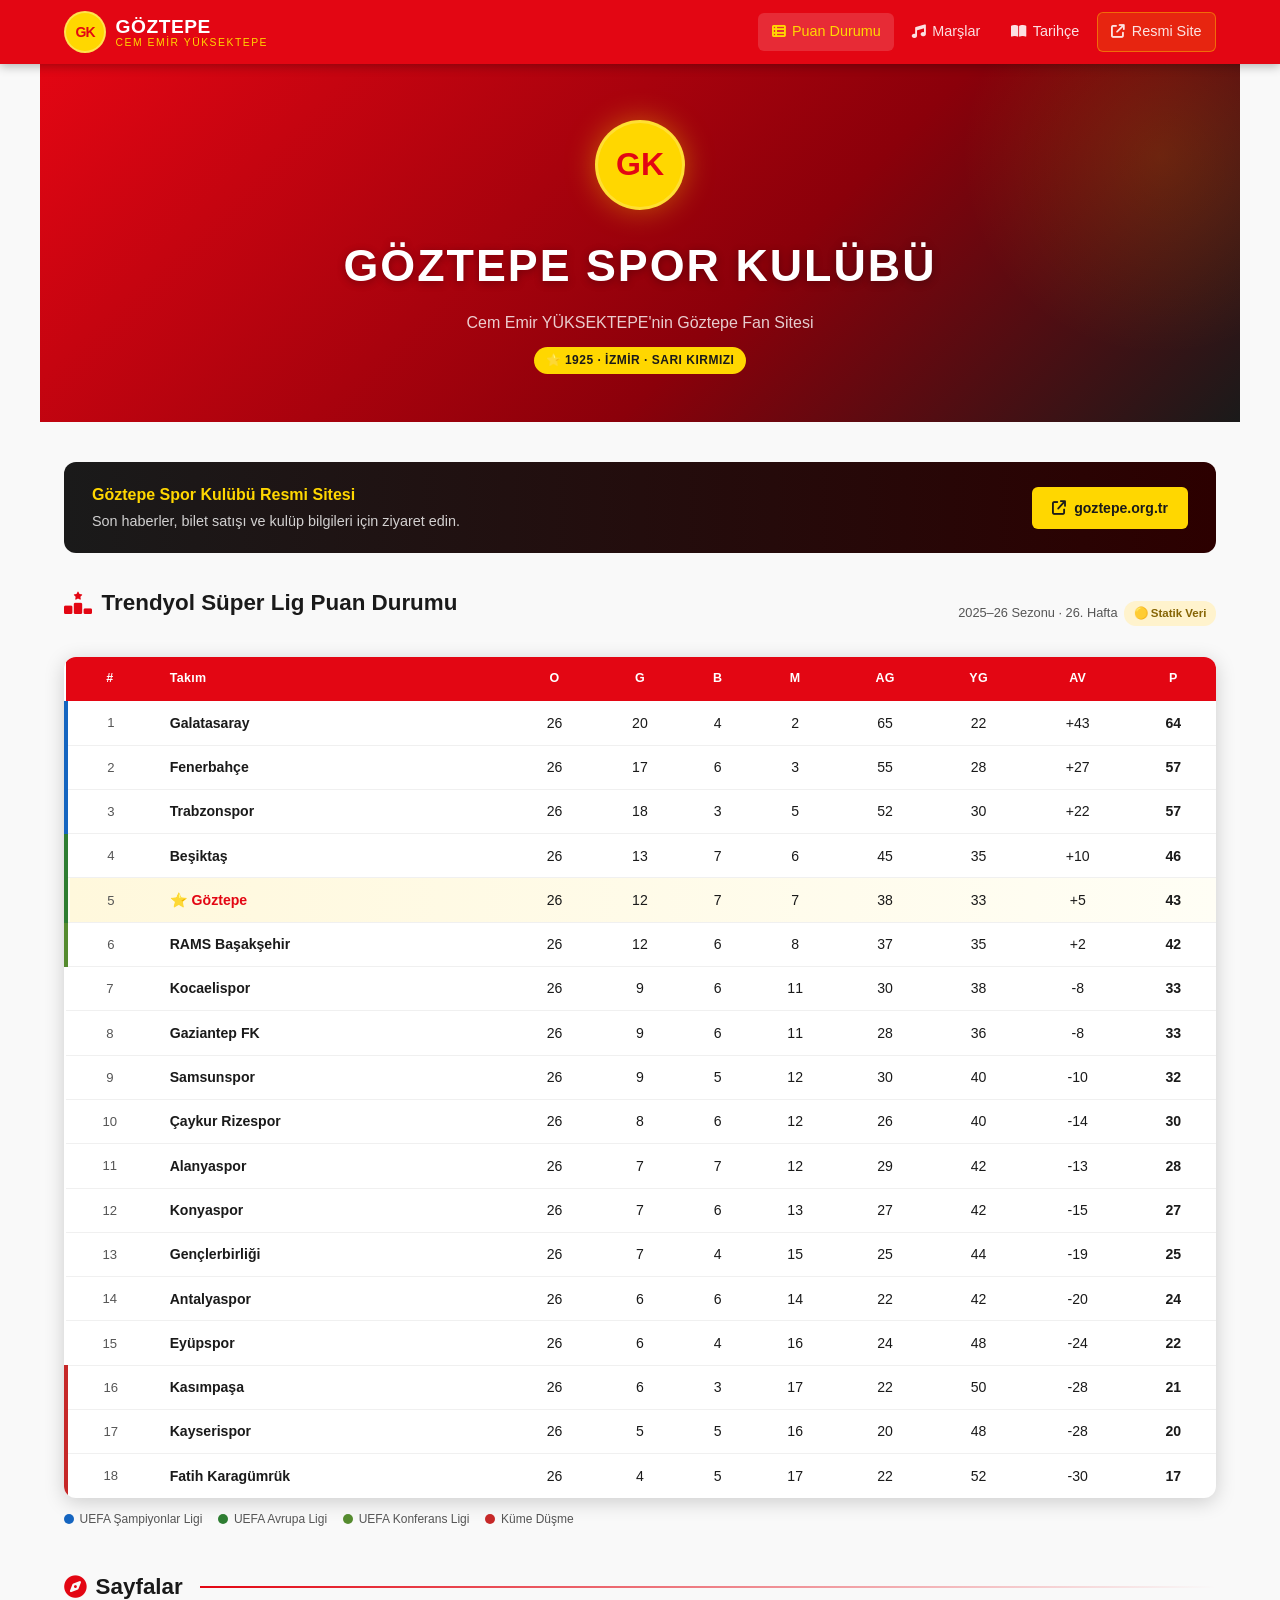
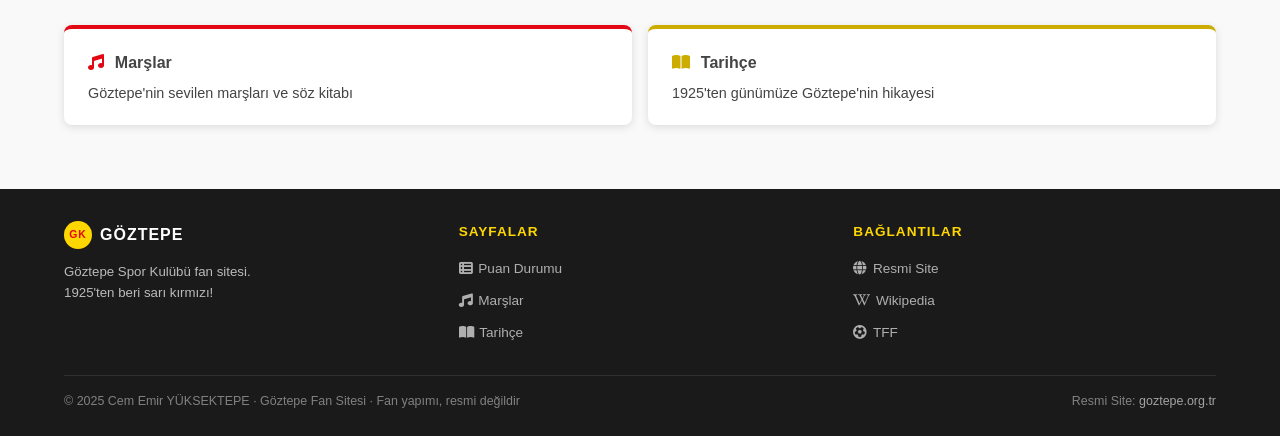
==== commit 873581c7: "Videolar sayfası kaldırıldı, marşlardan video embed temizlendi - videolar.html silindi - marslar.htm" ====
--- a/index.html
+++ b/index.html
@@ -29,7 +29,6 @@
         <ul>
           <li><a href="index.html"><i class="fa-solid fa-table-list"></i> Puan Durumu</a></li>
           <li><a href="marslar.html"><i class="fa-solid fa-music"></i> Marşlar</a></li>
-          <li><a href="videolar.html"><i class="fa-brands fa-youtube"></i> Videolar</a></li>
           <li><a href="tarihce.html"><i class="fa-solid fa-book-open"></i> Tarihçe</a></li>
           <li>
             <a href="https://www.goztepe.org.tr/" target="_blank" rel="noopener noreferrer"
@@ -142,19 +141,6 @@
             <p>Göztepe'nin sevilen marşları ve söz kitabı</p>
           </div>
         </a>
-
-        <a href="videolar.html" style="text-decoration:none;">
-          <div class="info-card" style="border-top-color: #cc0000; cursor:pointer; transition: transform 0.2s, box-shadow 0.2s;"
-               onmouseover="this.style.transform='translateY(-2px)';this.style.boxShadow='0 4px 16px rgba(0,0,0,0.15)'"
-               onmouseout="this.style.transform='';this.style.boxShadow=''">
-            <p style="font-weight:700; font-size:1rem; margin-bottom:0.3rem;">
-              <i class="fa-brands fa-youtube" style="color:#cc0000; margin-right:0.4rem;"></i>
-              Videolar
-            </p>
-            <p>Maç özetleri, goller ve tribün atmosferi</p>
-          </div>
-        </a>
-
         <a href="tarihce.html" style="text-decoration:none;">
           <div class="info-card" style="border-top-color: var(--goztep-yellow-dark); cursor:pointer; transition: transform 0.2s, box-shadow 0.2s;"
                onmouseover="this.style.transform='translateY(-2px)';this.style.boxShadow='0 4px 16px rgba(0,0,0,0.15)'"
@@ -192,7 +178,6 @@
           <ul>
             <li><a href="index.html"><i class="fa-solid fa-table-list" style="margin-right:0.35rem;"></i>Puan Durumu</a></li>
             <li><a href="marslar.html"><i class="fa-solid fa-music" style="margin-right:0.35rem;"></i>Marşlar</a></li>
-            <li><a href="videolar.html"><i class="fa-brands fa-youtube" style="margin-right:0.35rem;"></i>Videolar</a></li>
             <li><a href="tarihce.html"><i class="fa-solid fa-book-open" style="margin-right:0.35rem;"></i>Tarihçe</a></li>
           </ul>
         </div>
